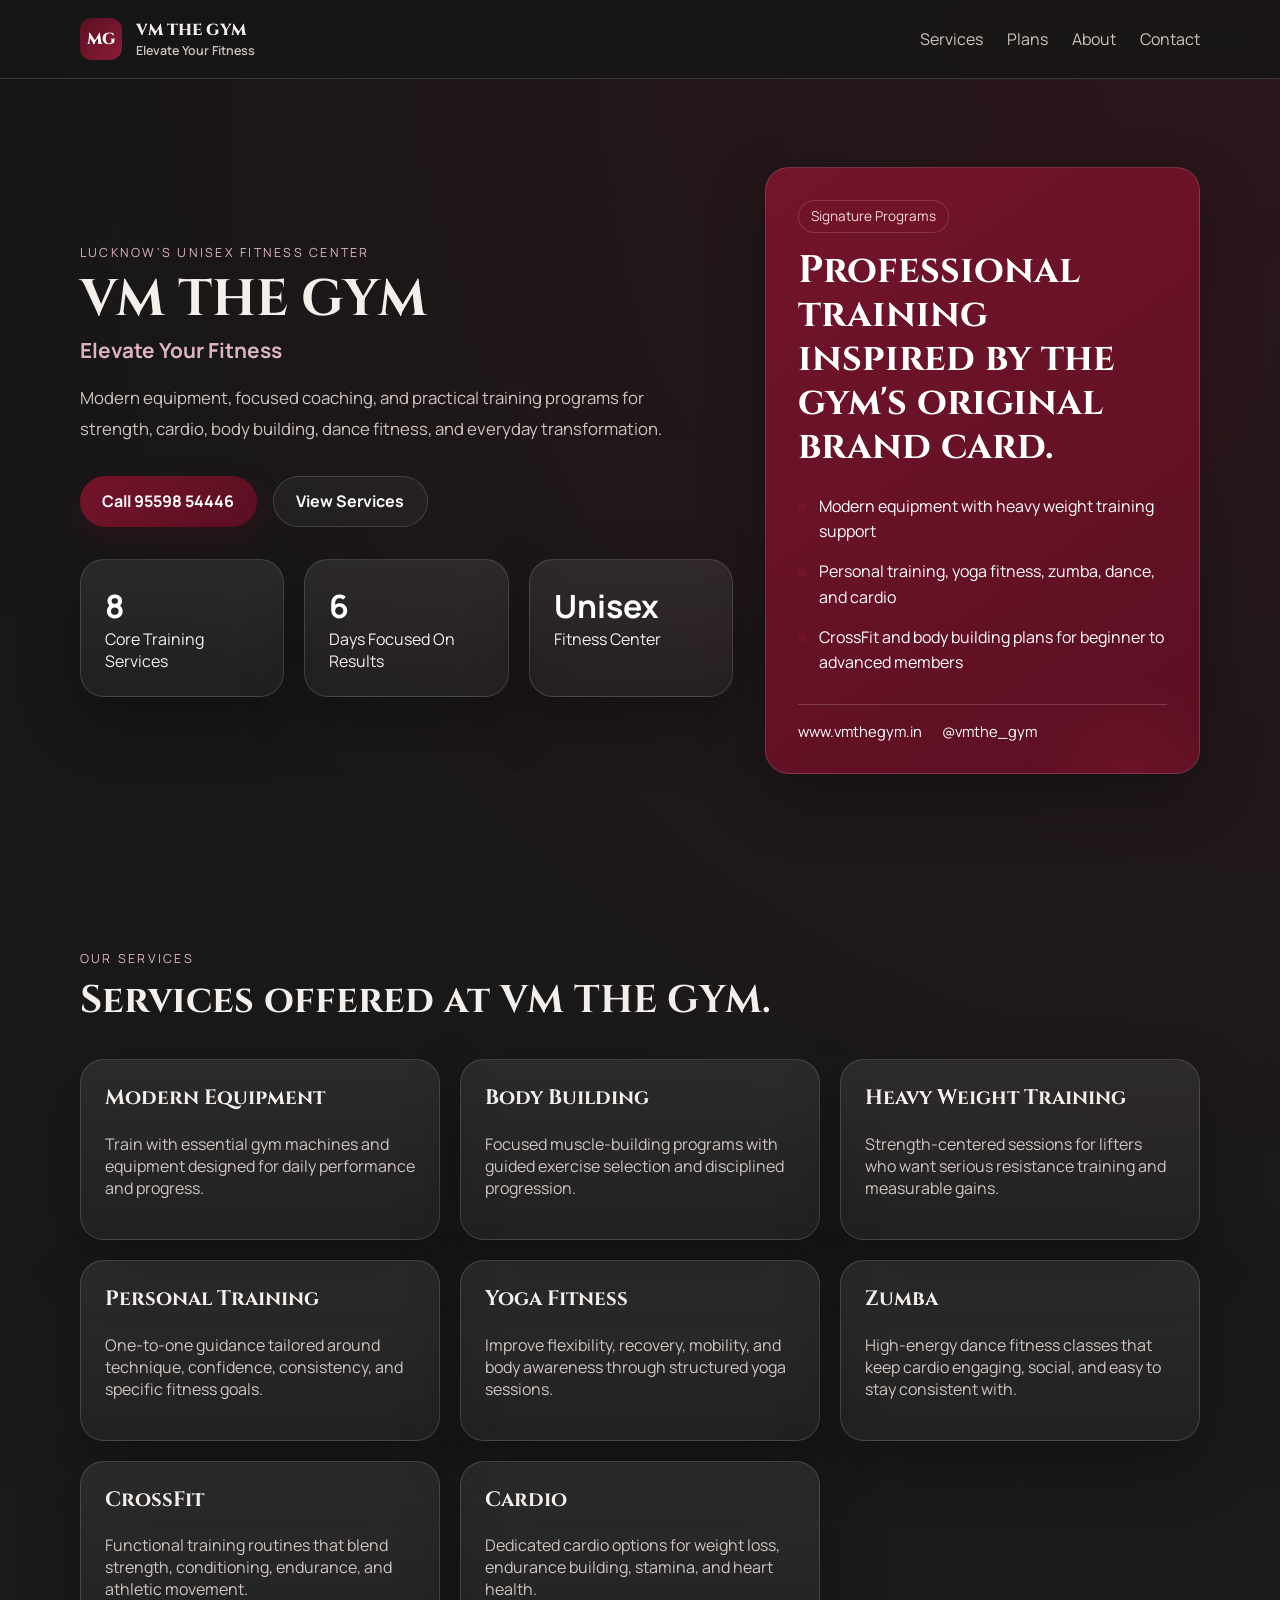
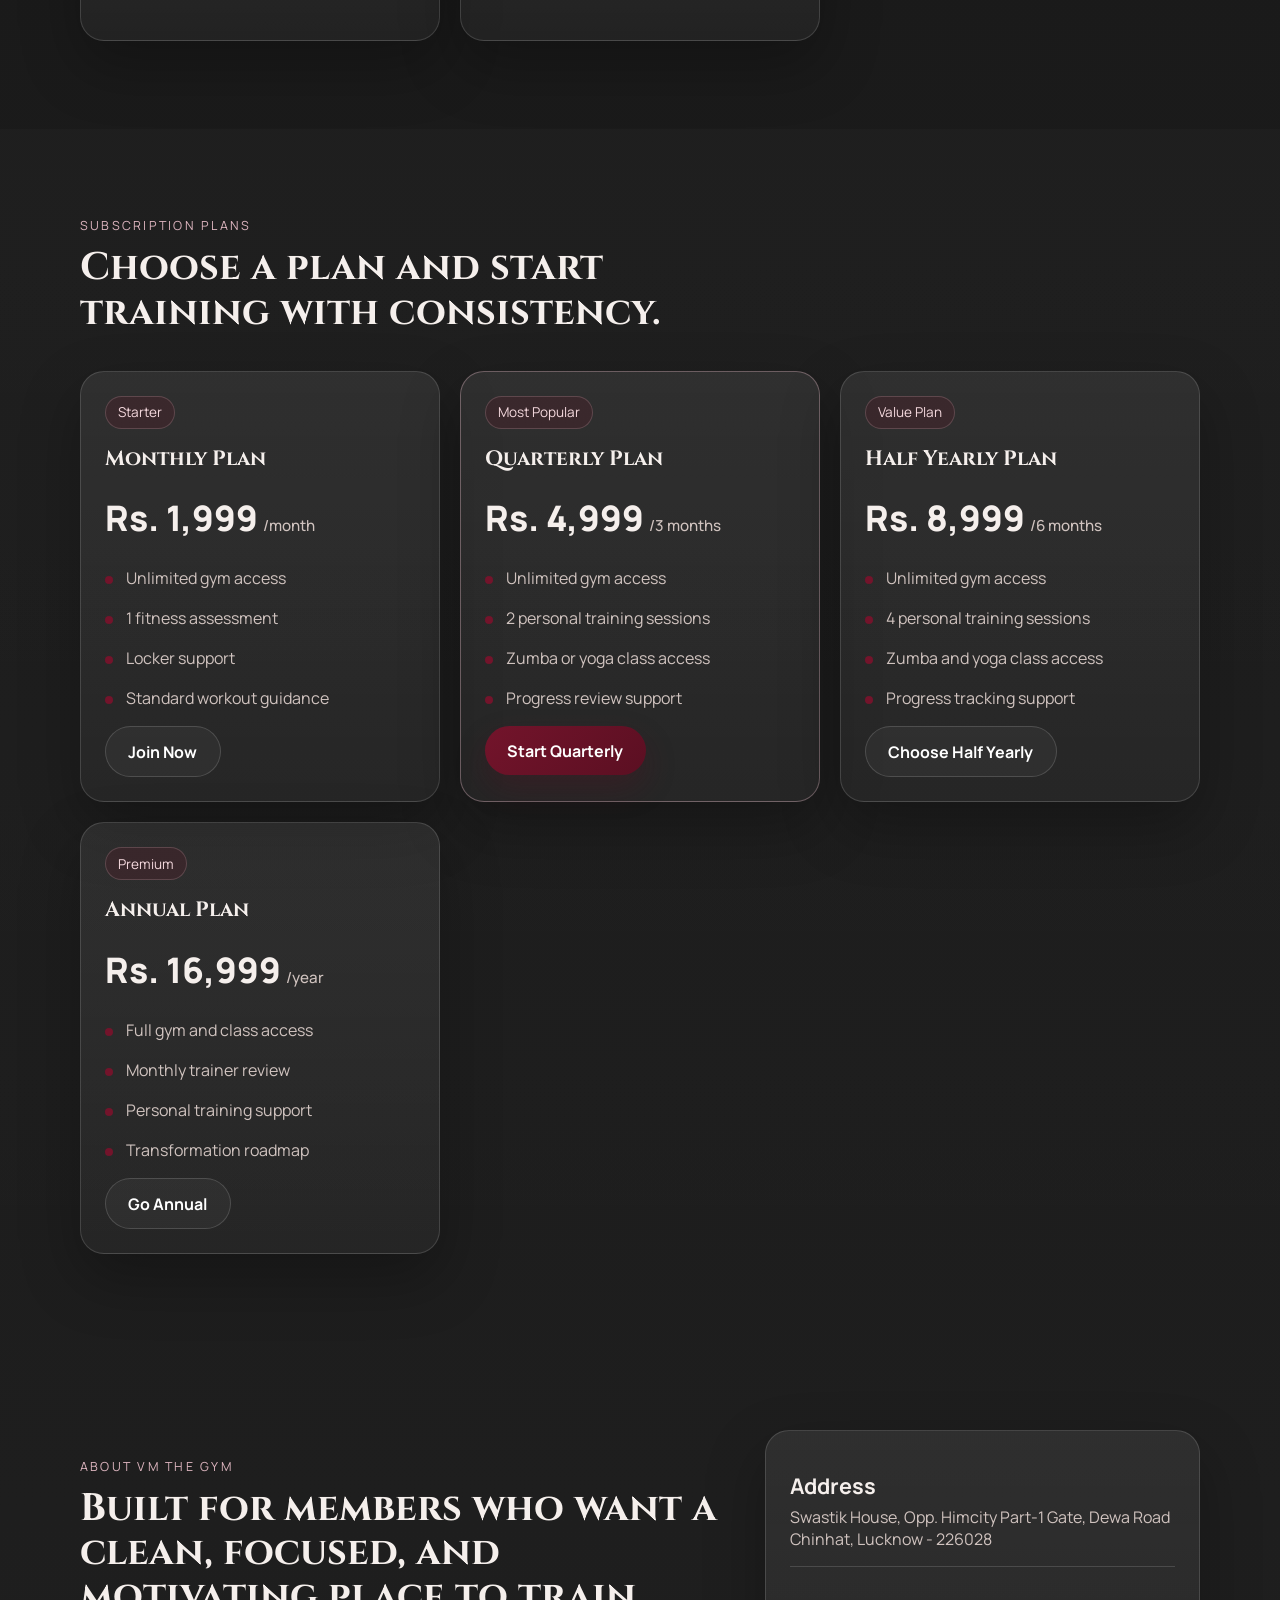
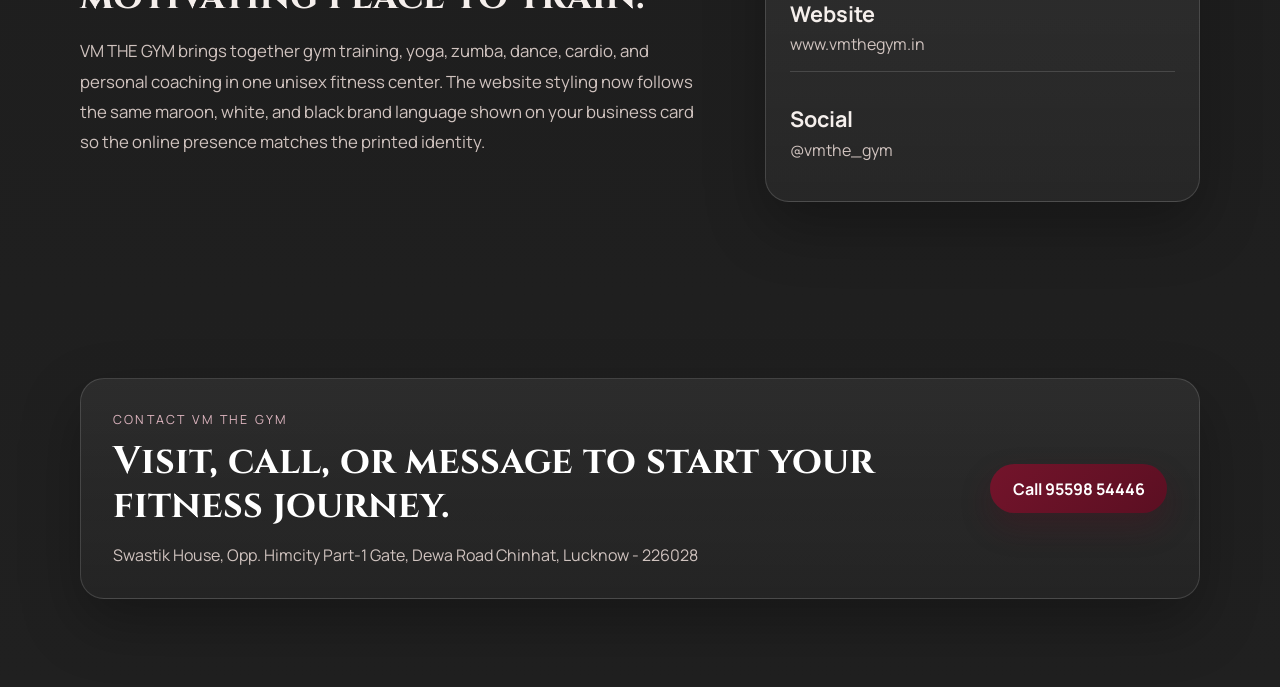
==== index.html @ 492e00e6 "Add files via upload" ====
<!DOCTYPE html>
<html lang="en">

<head>
    <meta charset="UTF-8">
    <meta name="viewport" content="width=device-width, initial-scale=1.0">
    <link rel="stylesheet" href="style.css">
    <link rel="preconnect" href="https://fonts.googleapis.com">
    <link rel="preconnect" href="https://fonts.gstatic.com" crossorigin>
    <link
        href="https://fonts.googleapis.com/css2?family=Cinzel:wght@500;700&family=Manrope:wght@400;500;600;700;800&display=swap"
        rel="stylesheet">
    <title>VM The GYM</title>
</head>

<body>
    <header class="site-header">
        <div class="container nav">
            <a href="#home" class="brand">
                <span class="brand-mark">MG</span>
                <span class="brand-lockup">
                    <span class="brand-text">VM THE GYM</span>
                    <span class="brand-tagline">Elevate Your Fitness</span>
                </span>
            </a>
            <button class="menu-toggle" aria-label="Toggle menu" aria-expanded="false">
                <span></span>
                <span></span>
                <span></span>
            </button>
            <nav class="site-nav">
                <a href="#services">Services</a>
                <a href="#plans">Plans</a>
                <a href="#about">About</a>
                <a href="#contact">Contact</a>
            </nav>
        </div>
    </header>

    <main>
        <section class="hero" id="home">
            <div class="container hero-grid">
                <div class="hero-copy reveal">
                    <p class="eyebrow">Lucknow's Unisex Fitness Center</p>
                    <h1>VM THE GYM</h1>
                    <p class="hero-tagline">Elevate Your Fitness</p>
                    <p class="hero-text">
                        Modern equipment, focused coaching, and practical training programs for strength,
                        cardio, body building, dance fitness, and everyday transformation.
                    </p>
                    <div class="hero-actions">
                        <a href="tel:+919559854446" class="btn btn-primary">Call 95598 54446</a>
                        <a href="#services" class="btn btn-secondary">View Services</a>
                    </div>
                    <div class="hero-stats">
                        <div class="stat-card">
                            <strong class="counter" data-target="8">0</strong>
                            <span>Core Training Services</span>
                        </div>
                        <div class="stat-card">
                            <strong class="counter" data-target="6">0</strong>
                            <span>Days Focused On Results</span>
                        </div>
                        <div class="stat-card">
                            <strong>Unisex</strong>
                            <span>Fitness Center</span>
                        </div>
                    </div>
                </div>

                <div class="hero-visual reveal">
                    <div class="hero-panel">
                        <div class="panel-badge">Signature Programs</div>
                        <h2>Professional training inspired by the gym's original brand card.</h2>
                        <ul class="feature-list">
                            <li>Modern equipment with heavy weight training support</li>
                            <li>Personal training, yoga fitness, zumba, dance, and cardio</li>
                            <li>CrossFit and body building plans for beginner to advanced members</li>
                        </ul>
                        <div class="hero-contact-strip">
                            <span>www.vmthegym.in</span>
                            <span>@vmthe_gym</span>
                        </div>
                    </div>
                </div>
            </div>
        </section>

        <section class="section services" id="services">
            <div class="container">
                <div class="section-heading reveal">
                    <p class="eyebrow">Our Services</p>
                    <h2>Services offered at VM THE GYM.</h2>
                </div>
                <div class="card-grid">
                    <article class="service-card reveal">
                        <h3>Modern Equipment</h3>
                        <p>Train with essential gym machines and equipment designed for daily performance and progress.</p>
                    </article>
                    <article class="service-card reveal">
                        <h3>Body Building</h3>
                        <p>Focused muscle-building programs with guided exercise selection and disciplined progression.</p>
                    </article>
                    <article class="service-card reveal">
                        <h3>Heavy Weight Training</h3>
                        <p>Strength-centered sessions for lifters who want serious resistance training and measurable gains.</p>
                    </article>
                    <article class="service-card reveal">
                        <h3>Personal Training</h3>
                        <p>One-to-one guidance tailored around technique, confidence, consistency, and specific fitness goals.</p>
                    </article>
                    <article class="service-card reveal">
                        <h3>Yoga Fitness</h3>
                        <p>Improve flexibility, recovery, mobility, and body awareness through structured yoga sessions.</p>
                    </article>
                    <article class="service-card reveal">
                        <h3>Zumba</h3>
                        <p>High-energy dance fitness classes that keep cardio engaging, social, and easy to stay consistent with.</p>
                    </article>
                    <article class="service-card reveal">
                        <h3>CrossFit</h3>
                        <p>Functional training routines that blend strength, conditioning, endurance, and athletic movement.</p>
                    </article>
                    <article class="service-card reveal">
                        <h3>Cardio</h3>
                        <p>Dedicated cardio options for weight loss, endurance building, stamina, and heart health.</p>
                    </article>
                </div>
            </div>
        </section>

        <section class="section plans" id="plans">
            <div class="container">
                <div class="section-heading reveal">
                    <p class="eyebrow">Subscription Plans</p>
                    <h2>Choose a plan and start training with consistency.</h2>
                </div>
                <div class="plan-grid">
                    <article class="plan-card reveal">
                        <span class="plan-label">Starter</span>
                        <h3>Monthly Plan</h3>
                        <p class="price">Rs. 1,999<span>/month</span></p>
                        <ul>
                            <li>Unlimited gym access</li>
                            <li>1 fitness assessment</li>
                            <li>Locker support</li>
                            <li>Standard workout guidance</li>
                        </ul>
                        <a href="#contact" class="btn btn-secondary">Join Now</a>
                    </article>

                    <article class="plan-card featured reveal">
                        <span class="plan-label">Most Popular</span>
                        <h3>Quarterly Plan</h3>
                        <p class="price">Rs. 4,999<span>/3 months</span></p>
                        <ul>
                            <li>Unlimited gym access</li>
                            <li>2 personal training sessions</li>
                            <li>Zumba or yoga class access</li>
                            <li>Progress review support</li>
                        </ul>
                        <a href="#contact" class="btn btn-primary">Start Quarterly</a>
                    </article>

                    <article class="plan-card reveal">
                        <span class="plan-label">Value Plan</span>
                        <h3>Half Yearly Plan</h3>
                        <p class="price">Rs. 8,999<span>/6 months</span></p>
                        <ul>
                            <li>Unlimited gym access</li>
                            <li>4 personal training sessions</li>
                            <li>Zumba and yoga class access</li>
                            <li>Progress tracking support</li>
                        </ul>
                        <a href="#contact" class="btn btn-secondary">Choose Half Yearly</a>
                    </article>

                    <article class="plan-card reveal">
                        <span class="plan-label">Premium</span>
                        <h3>Annual Plan</h3>
                        <p class="price">Rs. 16,999<span>/year</span></p>
                        <ul>
                            <li>Full gym and class access</li>
                            <li>Monthly trainer review</li>
                            <li>Personal training support</li>
                            <li>Transformation roadmap</li>
                        </ul>
                        <a href="#contact" class="btn btn-secondary">Go Annual</a>
                    </article>
                </div>
            </div>
        </section>

        <section class="section about" id="about">
            <div class="container about-grid">
                <div class="about-copy reveal">
                    <p class="eyebrow">About VM THE GYM</p>
                    <h2>Built for members who want a clean, focused, and motivating place to train.</h2>
                    <p>
                        VM THE GYM brings together gym training, yoga, zumba, dance, cardio, and personal coaching
                        in one unisex fitness center. The website styling now follows the same maroon, white, and black
                        brand language shown on your business card so the online presence matches the printed identity.
                    </p>
                </div>
                <div class="about-card reveal">
                    <div class="mini-metric">
                        <strong>Address</strong>
                        <span>Swastik House, Opp. Himcity Part-1 Gate, Dewa Road Chinhat, Lucknow - 226028</span>
                    </div>
                    <div class="mini-metric">
                        <strong>Website</strong>
                        <span>www.vmthegym.in</span>
                    </div>
                    <div class="mini-metric">
                        <strong>Social</strong>
                        <span>@vmthe_gym</span>
                    </div>
                </div>
            </div>
        </section>

        <section class="cta" id="contact">
            <div class="container cta-box reveal">
                <div class="contact-copy">
                    <p class="eyebrow">Contact VM THE GYM</p>
                    <h2>Visit, call, or message to start your fitness journey.</h2>
                    <p>Swastik House, Opp. Himcity Part-1 Gate, Dewa Road Chinhat, Lucknow - 226028</p>
                </div>
                <div class="contact-actions">
                    <a href="tel:+919559854446" class="btn btn-primary">Call 95598 54446</a>                </div>
            </div>
        </section>
    </main>
    <script src="neelu.js"></script>
</body>

</html>
---- style.css ----
:root {
    --bg: #141414;
    --surface: #1d1d1d;
    --surface-alt: #252525;
    --text: #f5efec;
    --muted: #d0c3bf;
    --accent: #5b0f22;
    --accent-strong: #73142b;
    --accent-soft: #ddb5bf;
    --line: rgba(255, 255, 255, 0.14);
    --shadow: 0 24px 60px rgba(0, 0, 0, 0.28);
}

* {
    box-sizing: border-box;
}

html {
    scroll-behavior: smooth;
}

body {
    margin: 0;
    font-family: "Manrope", sans-serif;
    background:
        radial-gradient(circle at top right, rgba(115, 20, 43, 0.24), transparent 32%),
        linear-gradient(180deg, #161616 0%, #202020 100%);
    color: var(--text);
}

a {
    color: inherit;
    text-decoration: none;
}

img {
    max-width: 100%;
}

.container {
    width: min(1120px, calc(100% - 2rem));
    margin: 0 auto;
}

.site-header {
    position: sticky;
    top: 0;
    z-index: 20;
    backdrop-filter: blur(14px);
    background: rgba(22, 22, 22, 0.82);
    border-bottom: 1px solid var(--line);
}

.nav {
    display: flex;
    align-items: center;
    justify-content: space-between;
    min-height: 78px;
}

.brand {
    display: inline-flex;
    align-items: center;
    gap: 0.85rem;
    font-weight: 800;
}

.brand-mark {
    width: 42px;
    height: 42px;
    display: grid;
    place-items: center;
    border-radius: 12px;
    background: linear-gradient(135deg, var(--accent), #8a1c36);
    color: #fff;
    font-family: "Cinzel", serif;
}

.brand-lockup {
    display: grid;
    gap: 0.1rem;
}

.brand-tagline {
    font-size: 0.78rem;
    color: var(--muted);
    font-weight: 600;
}

.brand-text,
h1,
h2,
h3 {
    font-family: "Cinzel", serif;
}

.site-nav {
    display: flex;
    gap: 1.5rem;
    align-items: center;
}

.site-nav a {
    color: var(--muted);
    transition: color 0.25s ease;
}

.site-nav a:hover,
.site-nav a:focus-visible {
    color: #fff;
}

.menu-toggle {
    display: none;
    background: transparent;
    border: 0;
    padding: 0;
    cursor: pointer;
}

.menu-toggle span {
    display: block;
    width: 26px;
    height: 2px;
    margin: 5px 0;
    background: #fff;
    transition: transform 0.25s ease, opacity 0.25s ease;
}

.hero,
.section,
.cta {
    padding: 5.5rem 0;
}

.hero-grid,
.about-grid,
.cta-box {
    display: grid;
    gap: 2rem;
    align-items: center;
}

.hero-grid,
.about-grid {
    grid-template-columns: 1.2fr 0.8fr;
}

.eyebrow {
    margin: 0 0 0.75rem;
    text-transform: uppercase;
    letter-spacing: 0.18em;
    font-size: 0.78rem;
    color: var(--accent-soft);
}

h1 {
    font-size: clamp(2.5rem, 4vw, 5rem);
    line-height: 1.05;
    margin: 0;
}

.hero-tagline {
    margin: 0.6rem 0 1.2rem;
    font-size: 1.3rem;
    font-weight: 700;
    color: var(--accent-soft);
}

h2 {
    font-size: clamp(1.8rem, 3vw, 3.1rem);
    line-height: 1.15;
    margin: 0 0 1rem;
}

h3 {
    margin-top: 0;
    font-size: 1.3rem;
}

.hero-text,
.section-heading p + h2 + p,
.about-copy p:last-child,
.service-card p,
.plan-card li,
.mini-metric span {
    color: var(--muted);
}

.hero-text,
.about-copy p:last-child {
    max-width: 62ch;
    font-size: 1.05rem;
    line-height: 1.8;
}

.hero-actions {
    display: flex;
    flex-wrap: wrap;
    gap: 1rem;
    margin: 2rem 0;
}

.btn {
    display: inline-flex;
    align-items: center;
    justify-content: center;
    min-height: 48px;
    padding: 0.85rem 1.4rem;
    border-radius: 999px;
    font-weight: 700;
    transition: transform 0.25s ease, background 0.25s ease, color 0.25s ease, border-color 0.25s ease;
}

.btn:hover,
.btn:focus-visible {
    transform: translateY(-2px);
}

.btn-primary {
    background: linear-gradient(135deg, var(--accent-strong), var(--accent));
    color: #fff;
    box-shadow: 0 14px 30px rgba(91, 15, 34, 0.28);
}

.btn-secondary {
    border: 1px solid rgba(255, 255, 255, 0.15);
    background: rgba(255, 255, 255, 0.04);
    color: #fff;
}

.hero-stats,
.card-grid,
.plan-grid {
    display: grid;
    gap: 1.25rem;
}

.hero-stats {
    grid-template-columns: repeat(3, minmax(0, 1fr));
}

.card-grid {
    grid-template-columns: repeat(3, minmax(0, 1fr));
}

.plan-grid {
    grid-template-columns: repeat(3, minmax(0, 1fr));
}

.stat-card,
.service-card,
.plan-card,
.hero-panel,
.about-card,
.cta-box {
    border: 1px solid var(--line);
    background: linear-gradient(180deg, rgba(255, 255, 255, 0.08), rgba(255, 255, 255, 0.04));
    border-radius: 24px;
    box-shadow: var(--shadow);
}

.stat-card,
.service-card,
.plan-card,
.about-card {
    padding: 1.5rem;
}

.stat-card strong {
    display: block;
    font-size: 2rem;
    color: #fff;
}

.hero-panel {
    padding: 2rem;
    min-height: 100%;
    position: relative;
    overflow: hidden;
    background: linear-gradient(145deg, var(--accent-strong), var(--accent));
    color: #fff;
}

.hero {
    position: relative;
}

.hero::before {
    content: "";
    position: absolute;
    top: 3rem;
    right: 0;
    width: min(40vw, 520px);
    height: min(65vh, 520px);
    background: radial-gradient(circle, rgba(115, 20, 43, 0.68), transparent 68%);
    opacity: 0.48;
    border-radius: 50%;
    pointer-events: none;
}

.hero-panel::before {
    content: "";
    position: absolute;
    inset: auto -10% -20% auto;
    width: 220px;
    height: 220px;
    border-radius: 50%;
    background: radial-gradient(circle, rgba(115, 20, 43, 0.7), transparent 68%);
}

.panel-badge,
.plan-label {
    display: inline-flex;
    padding: 0.4rem 0.75rem;
    border-radius: 999px;
    background: rgba(115, 20, 43, 0.18);
    border: 1px solid rgba(221, 181, 191, 0.22);
    color: #f5d9de;
    font-size: 0.85rem;
    margin-bottom: 1rem;
}

.feature-list,
.plan-card ul {
    padding: 0;
    margin: 1.5rem 0 0;
    list-style: none;
}

.feature-list li,
.plan-card li {
    position: relative;
    padding-left: 1.3rem;
    margin-bottom: 0.9rem;
    line-height: 1.6;
}

.feature-list li::before,
.plan-card li::before {
    content: "";
    position: absolute;
    left: 0;
    top: 0.6rem;
    width: 8px;
    height: 8px;
    border-radius: 50%;
    background: var(--accent-strong);
}

.feature-list {
    position: relative;
    z-index: 1;
}

.hero-panel h2,
.hero-panel .feature-list li,
.hero-contact-strip,
.hero-panel .panel-badge {
    position: relative;
    z-index: 1;
}

.hero-panel h2,
.hero-panel .feature-list li,
.hero-contact-strip {
    color: #fff;
}

.hero-contact-strip {
    display: flex;
    flex-wrap: wrap;
    gap: 0.75rem 1.25rem;
    margin-top: 1.75rem;
    padding-top: 1rem;
    border-top: 1px solid rgba(255, 255, 255, 0.18);
    font-size: 0.92rem;
}

.section-heading {
    max-width: 700px;
    margin-bottom: 2.25rem;
}

.service-card:hover,
.plan-card:hover {
    transform: translateY(-6px);
    transition: transform 0.3s ease, border-color 0.3s ease;
    border-color: rgba(221, 181, 191, 0.3);
}

.plans {
    background: linear-gradient(180deg, rgba(255, 255, 255, 0.02), transparent);
}

.plan-card .price {
    font-size: 2.2rem;
    margin: 0.5rem 0 1rem;
    font-weight: 800;
}

.plan-card .price span {
    font-size: 0.95rem;
    color: var(--muted);
    font-weight: 500;
    margin-left: 0.3rem;
}

.featured {
    border-color: rgba(221, 181, 191, 0.38);
    transform: scale(1.02);
}

.about-card {
    display: grid;
    gap: 1rem;
}

.mini-metric {
    padding: 1rem 0;
    border-bottom: 1px solid var(--line);
}

.mini-metric:last-child {
    border-bottom: 0;
}

.mini-metric strong {
    display: block;
    margin-bottom: 0.35rem;
    font-size: 1.35rem;
}

.cta-box {
    grid-template-columns: 1fr auto;
    padding: 2rem;
    background: linear-gradient(180deg, rgba(255, 255, 255, 0.06), rgba(255, 255, 255, 0.02));
    color: #fff;
}

.contact-copy p:last-child {
    margin: 0;
    color: var(--muted);
}

.contact-actions {
    display: flex;
    gap: 1rem;
    flex-wrap: wrap;
}

.cta .btn-secondary {
    background: rgba(255, 255, 255, 0.04);
}

.cta .eyebrow {
    color: var(--accent-soft);
}

.reveal {
    opacity: 0;
    transform: translateY(28px);
    transition: opacity 0.7s ease, transform 0.7s ease;
}

.reveal.is-visible {
    opacity: 1;
    transform: translateY(0);
}

@media (max-width: 920px) {
    .hero-grid,
    .about-grid,
    .card-grid,
    .plan-grid,
    .cta-box {
        grid-template-columns: 1fr;
    }

    .hero-stats {
        grid-template-columns: repeat(2, minmax(0, 1fr));
    }

    .site-nav {
        position: absolute;
        top: 78px;
        left: 1rem;
        right: 1rem;
        display: grid;
        gap: 1rem;
        padding: 1rem;
        background: rgba(24, 24, 24, 0.97);
        border: 1px solid var(--line);
        border-radius: 20px;
        opacity: 0;
        pointer-events: none;
        transform: translateY(-12px);
        transition: opacity 0.25s ease, transform 0.25s ease;
    }

    .site-nav.is-open {
        opacity: 1;
        pointer-events: auto;
        transform: translateY(0);
    }

    .menu-toggle {
        display: block;
    }

    .hero::before {
        width: 100%;
        height: 260px;
        top: auto;
        bottom: 0;
        opacity: 0.22;
    }
}

@media (max-width: 640px) {
    .hero,
    .section,
    .cta {
        padding: 4rem 0;
    }

    .hero-stats {
        grid-template-columns: 1fr;
    }

    .btn {
        width: 100%;
    }

    .hero-actions {
        flex-direction: column;
    }

    .nav {
        min-height: 72px;
    }

    .contact-actions {
        flex-direction: column;
    }
}
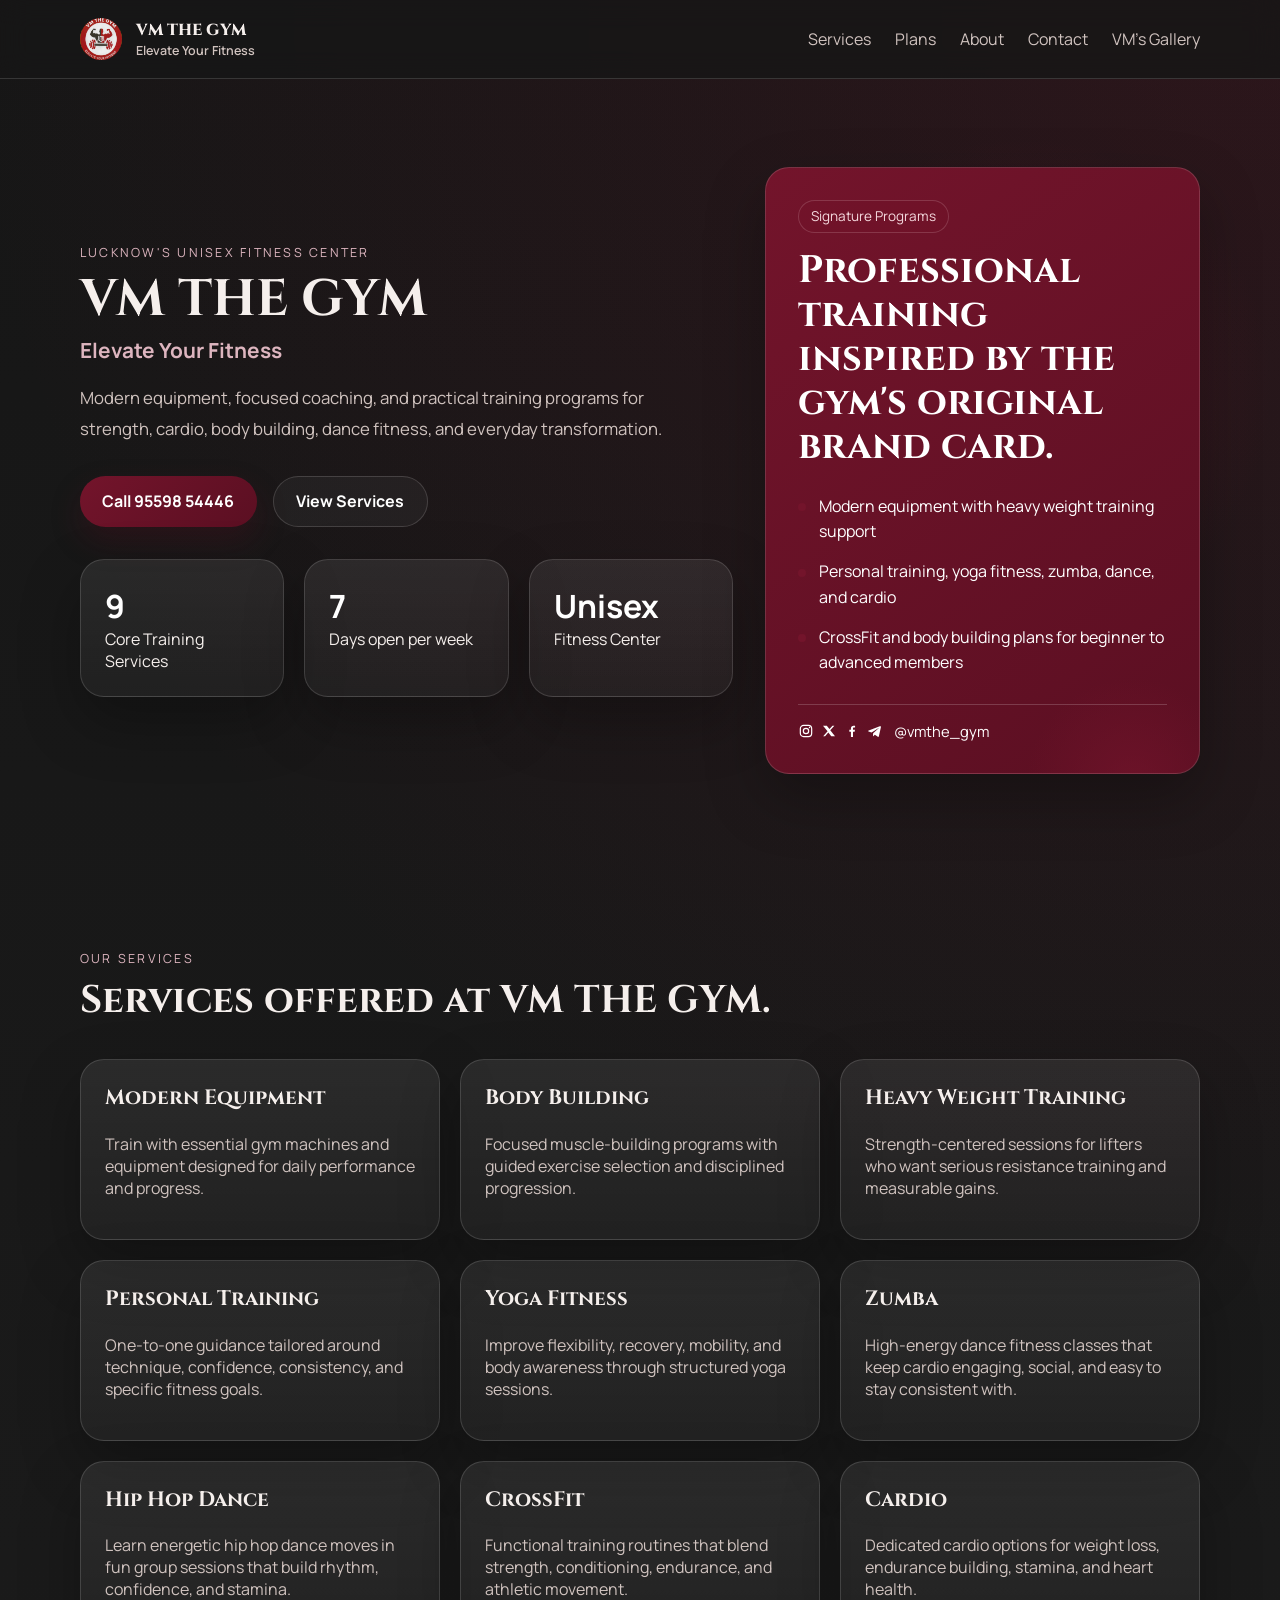
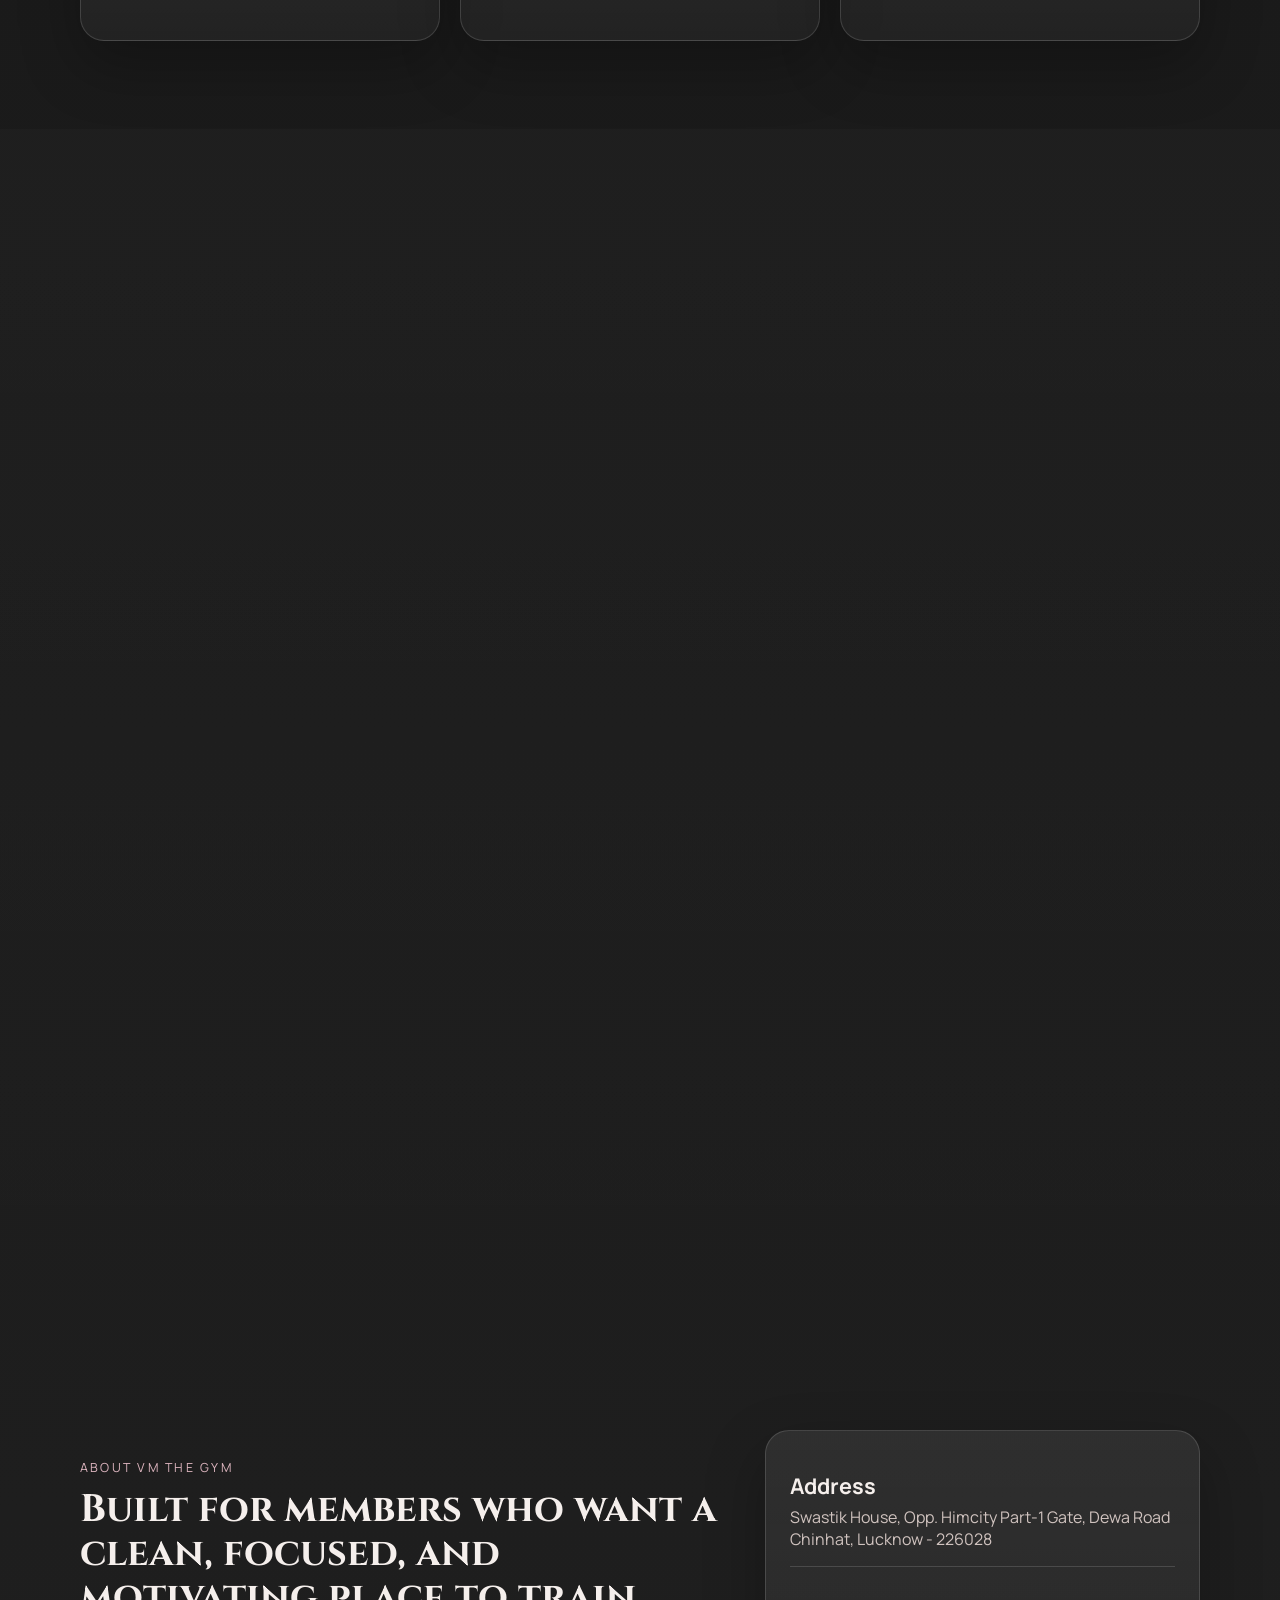
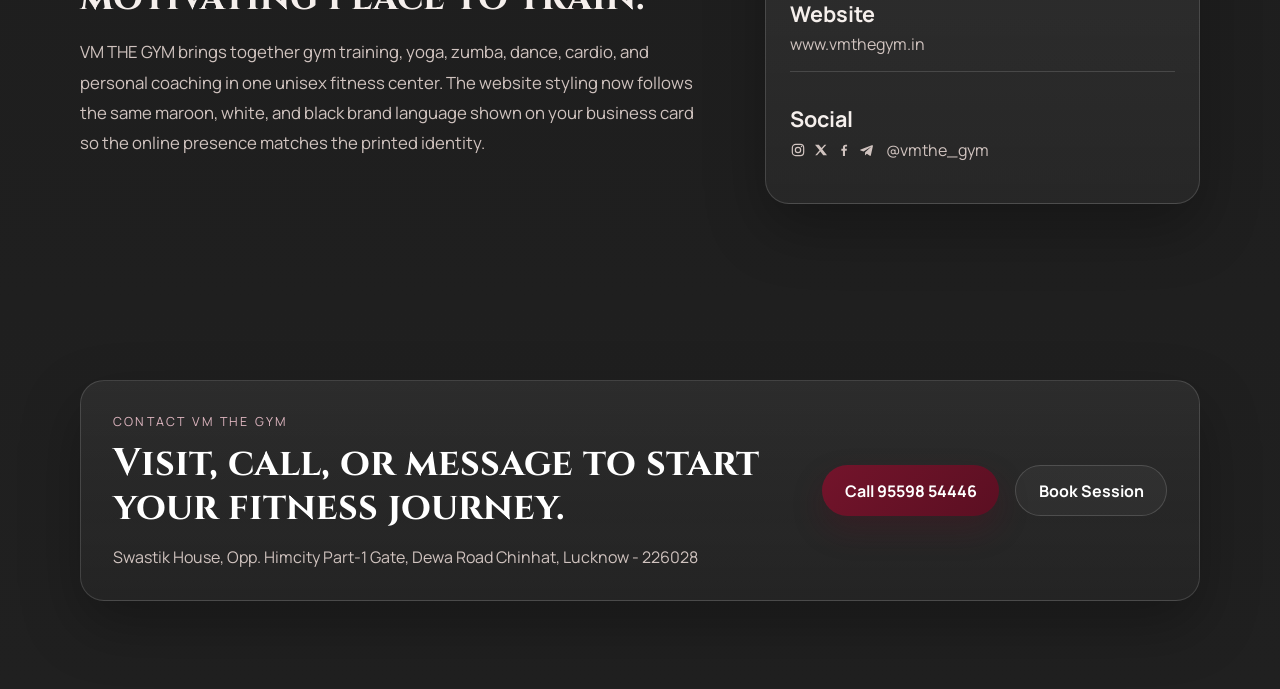
==== commit 338e87dd: "Add files via upload" ====
--- a/index.html
+++ b/index.html
@@ -7,6 +7,7 @@
     <link rel="stylesheet" href="style.css">
     <link rel="preconnect" href="https://fonts.googleapis.com">
     <link rel="preconnect" href="https://fonts.gstatic.com" crossorigin>
+    <link rel="icon" type="image/png" href="fabicon.png">
     <link
         href="https://fonts.googleapis.com/css2?family=Cinzel:wght@500;700&family=Manrope:wght@400;500;600;700;800&display=swap"
         rel="stylesheet">
@@ -17,7 +18,7 @@
     <header class="site-header">
         <div class="container nav">
             <a href="#home" class="brand">
-                <span class="brand-mark">MG</span>
+                <img src="vmlogo.jpg" alt="VM The Gym logo" class="brand-mark">
                 <span class="brand-lockup">
                     <span class="brand-text">VM THE GYM</span>
                     <span class="brand-tagline">Elevate Your Fitness</span>
@@ -33,6 +34,7 @@
                 <a href="#plans">Plans</a>
                 <a href="#about">About</a>
                 <a href="#contact">Contact</a>
+                <a href="gallery.html">VM's Gallery</a>
             </nav>
         </div>
     </header>
@@ -54,12 +56,12 @@
                     </div>
                     <div class="hero-stats">
                         <div class="stat-card">
-                            <strong class="counter" data-target="8">0</strong>
+                            <strong class="counter" data-target="9">0</strong>
                             <span>Core Training Services</span>
                         </div>
                         <div class="stat-card">
-                            <strong class="counter" data-target="6">0</strong>
-                            <span>Days Focused On Results</span>
+                            <strong class="counter" data-target="7">0</strong>
+                            <span>Days open per week</span>
                         </div>
                         <div class="stat-card">
                             <strong>Unisex</strong>
@@ -78,8 +80,33 @@
                             <li>CrossFit and body building plans for beginner to advanced members</li>
                         </ul>
                         <div class="hero-contact-strip">
-                            <span>www.vmthegym.in</span>
-                            <span>@vmthe_gym</span>
+                            <span class="social-handle">
+                                <span class="social-icons">
+                                    <a class="social-link" href="https://example.com/instagram" aria-label="Instagram profile">
+                                        <svg class="social-icon" viewBox="0 0 24 24" fill="none">
+                                            <rect x="3.5" y="3.5" width="17" height="17" rx="5" stroke="currentColor" stroke-width="1.8"></rect>
+                                            <circle cx="12" cy="12" r="4" stroke="currentColor" stroke-width="1.8"></circle>
+                                            <circle cx="17.3" cy="6.7" r="1.1" fill="currentColor"></circle>
+                                        </svg>
+                                    </a>
+                                    <a class="social-link" href="https://example.com/x" aria-label="X profile">
+                                        <svg class="social-icon" viewBox="0 0 24 24" fill="currentColor">
+                                            <path d="M17.2 4H20l-6.1 7 7.1 9h-5.6L11 14.4 6.1 20H3.3l6.6-7.5L3 4h5.7l4 5.1L17.2 4Z"></path>
+                                        </svg>
+                                    </a>
+                                    <a class="social-link" href="https://example.com/facebook" aria-label="Facebook profile">
+                                        <svg class="social-icon" viewBox="0 0 24 24" fill="currentColor">
+                                            <path d="M13.5 21v-7.7H16l.4-3h-2.9V8.4c0-.9.2-1.5 1.5-1.5h1.6V4.2c-.3 0-1.2-.1-2.3-.1-2.3 0-3.9 1.4-3.9 4v2.2H8v3h2.4V21h3.1Z"></path>
+                                        </svg>
+                                    </a>
+                                    <a class="social-link" href="https://example.com/telegram" aria-label="Telegram profile">
+                                        <svg class="social-icon" viewBox="0 0 24 24" fill="currentColor">
+                                            <path d="M21 5.6 17.8 20c-.2 1-.8 1.2-1.6.8l-4.4-3.2-2.1 2c-.2.2-.4.4-.8.4l.3-4.5 8.3-7.5c.4-.3-.1-.5-.5-.3l-10.2 6.5-4.4-1.4c-1-.3-1-.9.2-1.4L19.2 5c.8-.3 2 .2 1.8.6Z"></path>
+                                        </svg>
+                                    </a>
+                                </span>
+                                <span>@vmthe_gym</span>
+                            </span>
                         </div>
                     </div>
                 </div>
@@ -118,6 +145,10 @@
                         <p>High-energy dance fitness classes that keep cardio engaging, social, and easy to stay consistent with.</p>
                     </article>
                     <article class="service-card reveal">
+                        <h3>Hip Hop Dance</h3>
+                        <p>Learn energetic hip hop dance moves in fun group sessions that build rhythm, confidence, and stamina.</p>
+                    </article>
+                    <article class="service-card reveal">
                         <h3>CrossFit</h3>
                         <p>Functional training routines that blend strength, conditioning, endurance, and athletic movement.</p>
                     </article>
@@ -139,7 +170,7 @@
                     <article class="plan-card reveal">
                         <span class="plan-label">Starter</span>
                         <h3>Monthly Plan</h3>
-                        <p class="price">Rs. 1,999<span>/month</span></p>
+                        <p class="price">Rs. 1,500<span>/month</span></p>
                         <ul>
                             <li>Unlimited gym access</li>
                             <li>1 fitness assessment</li>
@@ -152,7 +183,7 @@
                     <article class="plan-card featured reveal">
                         <span class="plan-label">Most Popular</span>
                         <h3>Quarterly Plan</h3>
-                        <p class="price">Rs. 4,999<span>/3 months</span></p>
+                        <p class="price">Rs. 4,000<span>/3 months</span></p>
                         <ul>
                             <li>Unlimited gym access</li>
                             <li>2 personal training sessions</li>
@@ -165,7 +196,7 @@
                     <article class="plan-card reveal">
                         <span class="plan-label">Value Plan</span>
                         <h3>Half Yearly Plan</h3>
-                        <p class="price">Rs. 8,999<span>/6 months</span></p>
+                        <p class="price">Rs. 6,000<span>/6 months</span></p>
                         <ul>
                             <li>Unlimited gym access</li>
                             <li>4 personal training sessions</li>
@@ -178,7 +209,7 @@
                     <article class="plan-card reveal">
                         <span class="plan-label">Premium</span>
                         <h3>Annual Plan</h3>
-                        <p class="price">Rs. 16,999<span>/year</span></p>
+                        <p class="price">Rs. 10,000<span>/year</span></p>
                         <ul>
                             <li>Full gym and class access</li>
                             <li>Monthly trainer review</li>
@@ -213,7 +244,33 @@
                     </div>
                     <div class="mini-metric">
                         <strong>Social</strong>
-                        <span>@vmthe_gym</span>
+                        <span class="social-handle">
+                            <span class="social-icons">
+                                <a class="social-link" href="https://example.com/instagram" aria-label="Instagram profile">
+                                    <svg class="social-icon" viewBox="0 0 24 24" fill="none">
+                                        <rect x="3.5" y="3.5" width="17" height="17" rx="5" stroke="currentColor" stroke-width="1.8"></rect>
+                                        <circle cx="12" cy="12" r="4" stroke="currentColor" stroke-width="1.8"></circle>
+                                        <circle cx="17.3" cy="6.7" r="1.1" fill="currentColor"></circle>
+                                    </svg>
+                                </a>
+                                <a class="social-link" href="https://example.com/x" aria-label="X profile">
+                                    <svg class="social-icon" viewBox="0 0 24 24" fill="currentColor">
+                                        <path d="M17.2 4H20l-6.1 7 7.1 9h-5.6L11 14.4 6.1 20H3.3l6.6-7.5L3 4h5.7l4 5.1L17.2 4Z"></path>
+                                    </svg>
+                                </a>
+                                <a class="social-link" href="https://example.com/facebook" aria-label="Facebook profile">
+                                    <svg class="social-icon" viewBox="0 0 24 24" fill="currentColor">
+                                        <path d="M13.5 21v-7.7H16l.4-3h-2.9V8.4c0-.9.2-1.5 1.5-1.5h1.6V4.2c-.3 0-1.2-.1-2.3-.1-2.3 0-3.9 1.4-3.9 4v2.2H8v3h2.4V21h3.1Z"></path>
+                                    </svg>
+                                </a>
+                                <a class="social-link" href="https://example.com/telegram" aria-label="Telegram profile">
+                                    <svg class="social-icon" viewBox="0 0 24 24" fill="currentColor">
+                                        <path d="M21 5.6 17.8 20c-.2 1-.8 1.2-1.6.8l-4.4-3.2-2.1 2c-.2.2-.4.4-.8.4l.3-4.5 8.3-7.5c.4-.3-.1-.5-.5-.3l-10.2 6.5-4.4-1.4c-1-.3-1-.9.2-1.4L19.2 5c.8-.3 2 .2 1.8.6Z"></path>
+                                    </svg>
+                                </a>
+                            </span>
+                            <span>@vmthe_gym</span>
+                        </span>
                     </div>
                 </div>
             </div>
@@ -227,7 +284,9 @@
                     <p>Swastik House, Opp. Himcity Part-1 Gate, Dewa Road Chinhat, Lucknow - 226028</p>
                 </div>
                 <div class="contact-actions">
-                    <a href="tel:+919559854446" class="btn btn-primary">Call 95598 54446</a>                </div>
+                    <a href="tel:+919559854446" class="btn btn-primary">Call 95598 54446</a>
+                    <a href="https://wa.me/919559854446?text=Hello%20VM%20THE%20GYM%2C%20I%20want%20to%20book%20a%20session." class="btn btn-secondary">Book Session</a>
+                </div>
             </div>
         </section>
     </main>
--- a/style.css
+++ b/style.css
@@ -68,12 +68,9 @@
 .brand-mark {
     width: 42px;
     height: 42px;
-    display: grid;
-    place-items: center;
-    border-radius: 12px;
-    background: linear-gradient(135deg, var(--accent), #8a1c36);
-    color: #fff;
-    font-family: "Cinzel", serif;
+    border-radius: 50%;
+    display: block;
+    object-fit: cover;
 }
 
 .brand-lockup {
@@ -375,6 +372,39 @@
     padding-top: 1rem;
     border-top: 1px solid rgba(255, 255, 255, 0.18);
     font-size: 0.92rem;
+}
+
+.social-handle {
+    display: inline-flex;
+    align-items: center;
+    gap: 0.65rem;
+    flex-wrap: wrap;
+}
+
+.social-icons {
+    display: inline-flex;
+    align-items: center;
+    gap: 0.45rem;
+}
+
+.social-link {
+    display: inline-flex;
+    align-items: center;
+    justify-content: center;
+    color: inherit;
+    transition: transform 0.2s ease, opacity 0.2s ease;
+}
+
+.social-link:hover,
+.social-link:focus-visible {
+    transform: translateY(-1px);
+    opacity: 0.8;
+}
+
+.social-icon {
+    width: 1rem;
+    height: 1rem;
+    flex: 0 0 auto;
 }
 
 .section-heading {
